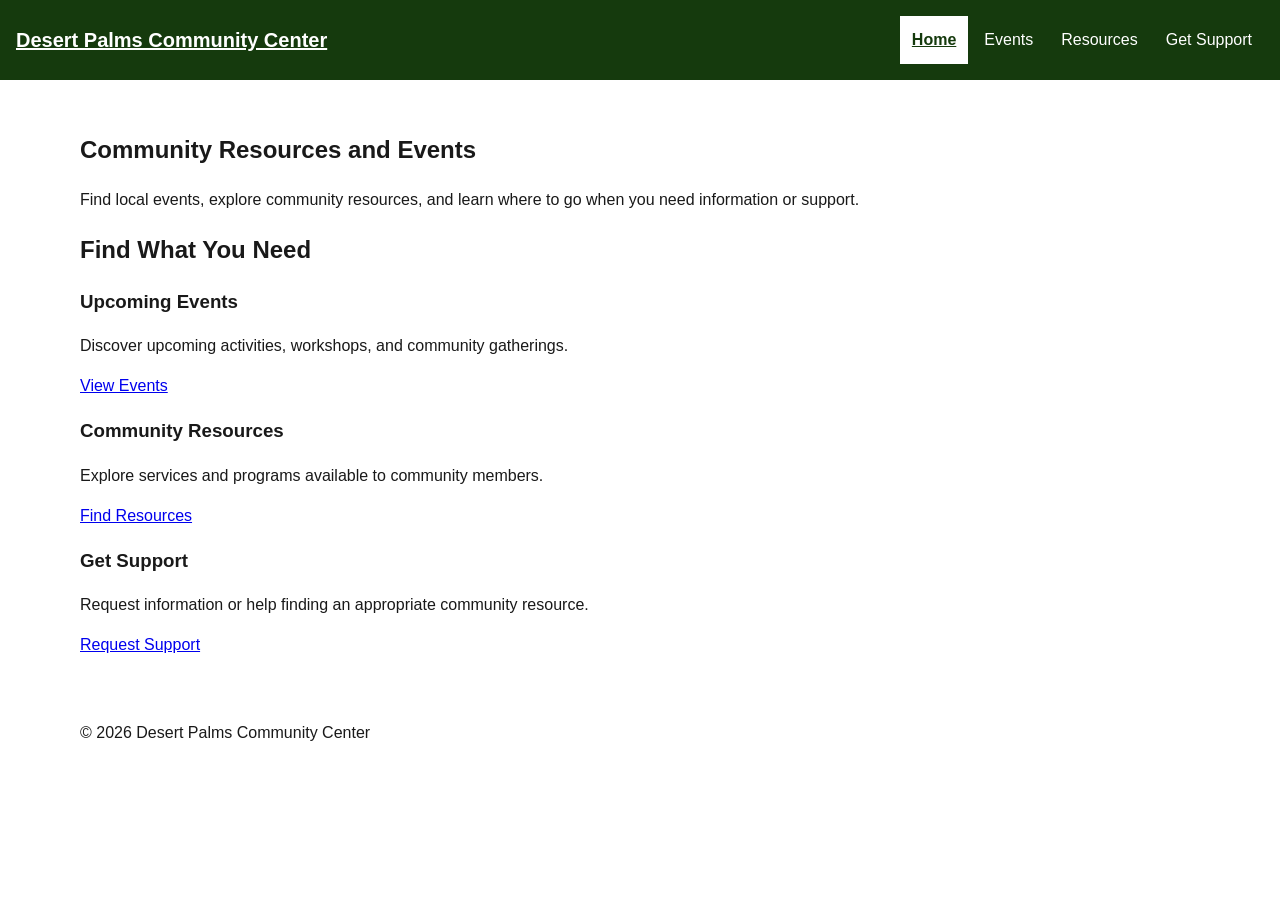
==== index.html @ 5fd55455 "Set-up" ====
<!doctype html>
<html lang="en">

<head>
    <meta charset="utf-8">
    <meta name="viewport" content="width=device-width,initial-scale=1">
    <title>Home | Desert Palms Community Center</title>
    <link rel="stylesheet" href="styles.css">
    <script src="navigation.js" defer></script>
</head>

<body>
    <a class="skip-link" href="#main">Skip to main content</a>

    <header class="site-header">
        <a class="brand" href="index.html"> Desert Palms Community Center</a>

        <nav aria-label="Primary navigation">
            <button class="menu-button" type="button" aria-controls="primary-nav" aria-expanded="false" hidden>
                Menu
            </button>

            <ul class="nav-list" id="primary-nav">
                <li><a href="index.html" aria-current="page">Home</a></li>
                <li><a href="events.html">Events</a></li>
                <li><a href="resources.html">Resources</a></li>
                <li><a href="support.html">Get Support</a></li>
            </ul>
        </nav>
    </header>

   <main id="main">
    <section>
        <h1>Community Resources and Events</h1>

        <p>
            Find local events, explore community resources, and learn where
            to go when you need information or support.
        </p>
    </section>

    <section aria-labelledby="start-heading">
        <h2 id="start-heading">Find What You Need</h2>

        <section>
            <h3>Upcoming Events</h3>
            <p>
                Discover upcoming activities, workshops, and community
                gatherings.
            </p>

            <p>
                <a href="events.html">View Events</a>
            </p>
        </section>

        <section>
            <h3>Community Resources</h3>
            <p>
                Explore services and programs available to community members.
            </p>

            <p>
                <a href="resources.html">Find Resources</a>
            </p>
        </section>

        <section>
            <h3>Get Support</h3>
            <p>
                Request information or help finding an appropriate community
                resource.
            </p>

            <p>
                <a href="support.html">Request Support</a>
            </p>
        </section>
    </section>
</main>

    <footer>
        <p>&copy; 2026 Desert Palms Community Center</p>
    </footer>
</body>

</html>
---- styles.css ----
:root {
    --brand: #153a0d;
    --accent: #ffd727;
    --ink: #191919;
    --paper: #fff;
    --surface: #f1f1f1;
    --max: 70rem;
    --space: 1rem;
}

* {
    box-sizing: border-box;
}

body {
    margin: 0;
    color: var(--ink);
    background: var(--paper);
    font: 1rem/1.5 Arial, sans-serif;
}

.skip-link {
    position: absolute;
    left: .5rem;
    top: -6rem;
    z-index: 20;
    background: var(--paper);
    color: var(--ink);
    padding: .75rem;
}

.skip-link:focus {
    top: .5rem;
}

.site-header {
    display: flex;
    flex-wrap: wrap;
    align-items: center;
    justify-content: space-between;
    gap: var(--space);
    background: var(--brand);
    color: var(--paper);
    padding: var(--space);
}

.brand {
    color: inherit;
    font-size: 1.25rem;
    font-weight: 700;
}

.site-header nav {
    width: 100%;
}

.menu-button {
    min-height: 2.75rem;
    padding: .625rem 1rem;
    font: inherit;
    cursor: pointer;
}
.nav-list {
    display: flex;
    flex-direction: column;
    gap: .25rem;
    list-style: none;
    margin: .75rem 0 0;
    padding: 0;
}

.nav-list a {
    display: block;
    color: var(--paper);
    padding: .75rem;
    text-decoration: none;
}

.nav-list a:hover {
    background: var(--accent);
    color: var(--ink);
}

.nav-list a:focus-visible,
.menu-button:focus-visible {
    outline: .2rem solid var(--accent);
    outline-offset: .2rem;
}

.nav-list a:active {
    background: var(--paper);
    color: var(--brand);
}

.nav-list a[aria-current="page"] {
    background: var(--paper);
    color: var(--brand);
    font-weight: 700;
    text-decoration: underline;
}

.js .nav-list[data-open="false"] {
    display: none;
}

.js .nav-list[data-open="true"] {
    display: flex;
}

main,
footer {
    width: min(100% - 2rem, var(--max));
    margin-inline: auto;
}

main {
    min-height: 55vh;
    padding-block: 2rem;
}

@media (min-width: 49.25em) {
    .site-header {
        flex-wrap: nowrap;
    }

    .site-header nav {
        width: auto;
        margin-left: auto;
    }

    .menu-button {
        display: none;
    }

    .nav-list,
    .js .nav-list[data-open="false"],
    .js .nav-list[data-open="true"] {
        display: flex;
        flex-direction: row;
        align-items: center;
        margin: 0;
    }
}
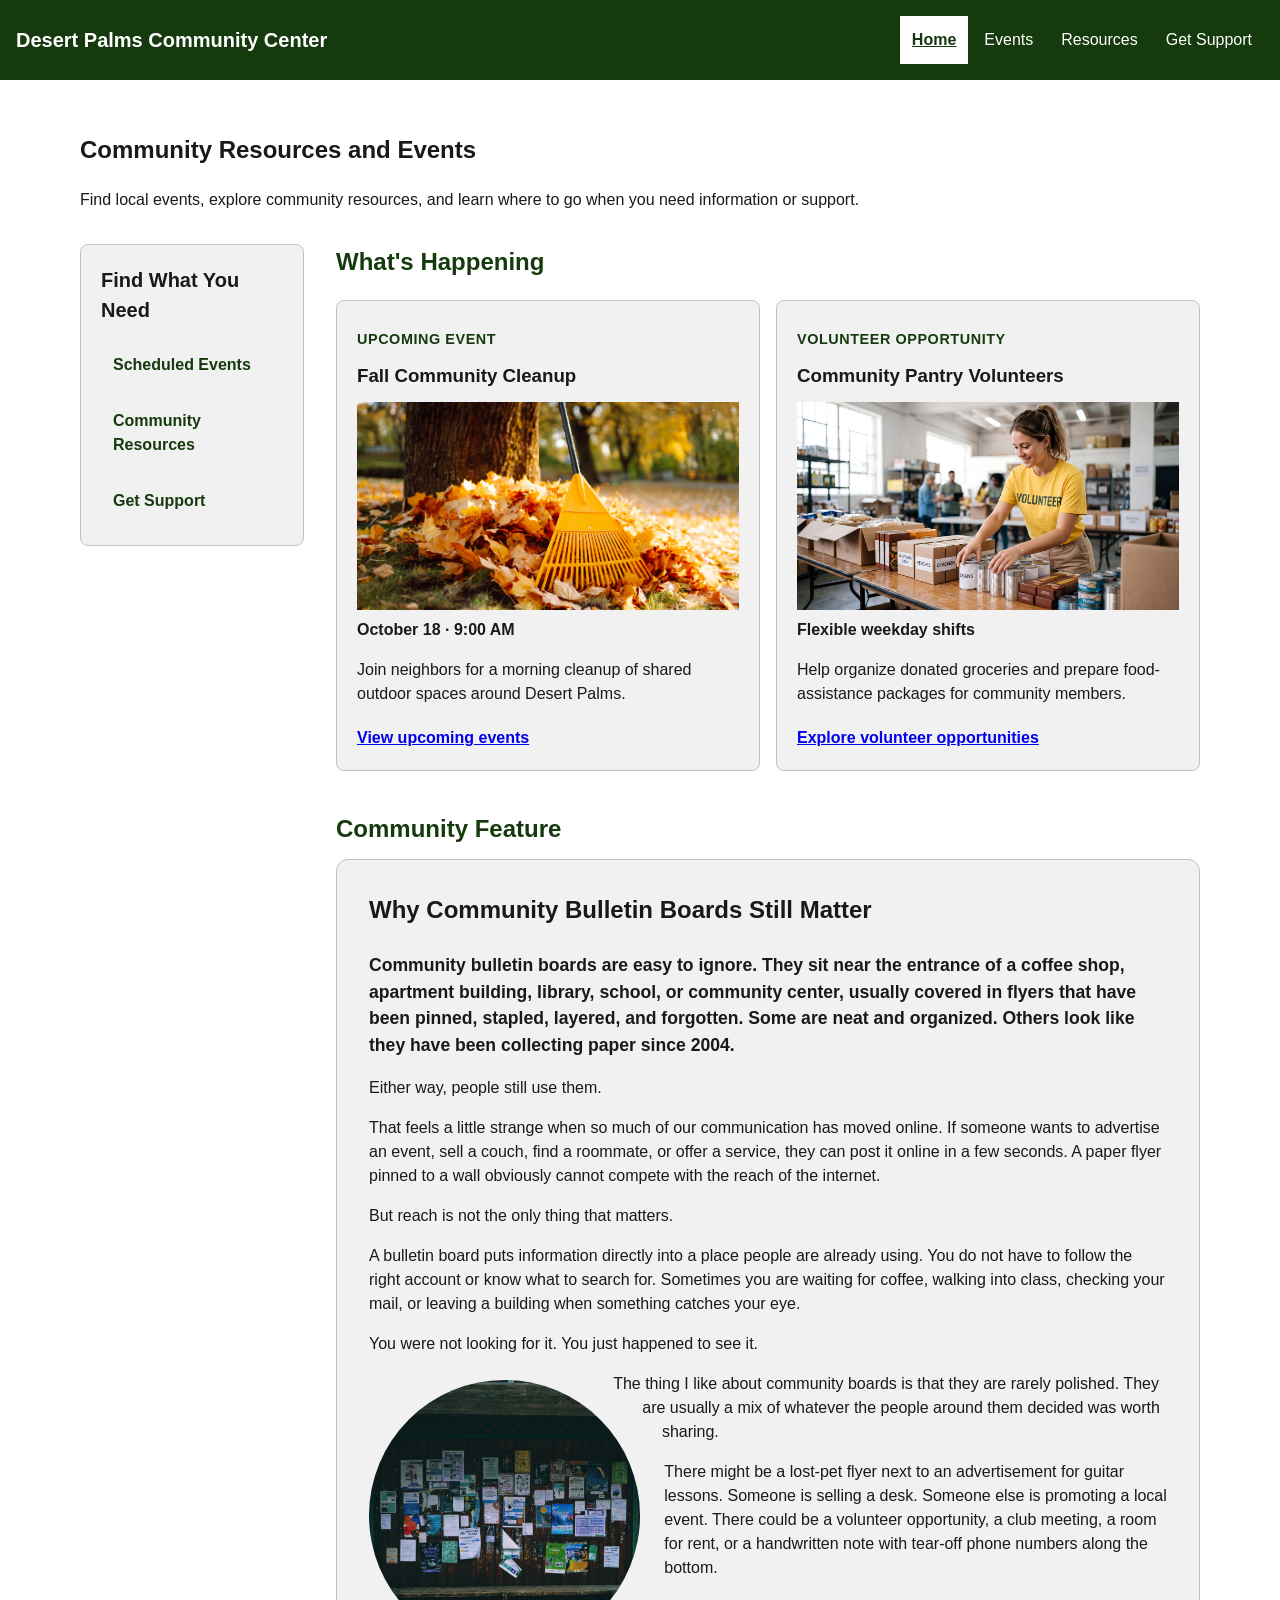
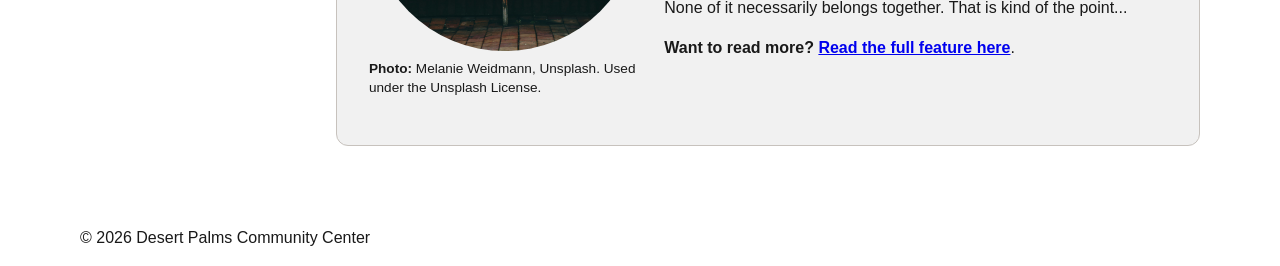
==== commit 8a2151be: "Additional commits" ====
--- a/index.html
+++ b/index.html
@@ -13,7 +13,7 @@
     <a class="skip-link" href="#main">Skip to main content</a>
 
     <header class="site-header">
-        <a class="brand" href="index.html"> Desert Palms Community Center</a>
+        <a class="brand" href="index.html">Desert Palms Community Center</a>
 
         <nav aria-label="Primary navigation">
             <button class="menu-button" type="button" aria-controls="primary-nav" aria-expanded="false" hidden>
@@ -33,51 +33,82 @@
     <section>
         <h1>Community Resources and Events</h1>
 
-        <p>
-            Find local events, explore community resources, and learn where
-            to go when you need information or support.
-        </p>
-    </section>
-
-    <section aria-labelledby="start-heading">
-        <h2 id="start-heading">Find What You Need</h2>
-
-        <section>
-            <h3>Upcoming Events</h3>
-            <p>
-                Discover upcoming activities, workshops, and community
-                gatherings.
-            </p>
-
-            <p>
-                <a href="events.html">View Events</a>
-            </p>
+        <p>Find local events, explore community resources, and learn where to go when you need information or support.</p>
         </section>
 
-        <section>
-            <h3>Community Resources</h3>
-            <p>
-                Explore services and programs available to community members.
-            </p>
+            <div class="home-layout">
+                <aside class="task-panel" aria-labelledby="task-panel-heading">
+                    <h2 id="task-panel-heading">Find What You Need</h2>
 
-            <p>
-                <a href="resources.html">Find Resources</a>
-            </p>
-        </section>
+                    <nav aria-label="Community services">
+                        <ul class="task-nav">
+                            <li><a href="events.html">Scheduled Events</a></li>
+                            <li><a href="resources.html">Community Resources</a></li>
+                            <li><a href="support.html">Get Support</a></li>
+                        </ul>
+                    </nav>
+                </aside>
 
-        <section>
-            <h3>Get Support</h3>
-            <p>
-                Request information or help finding an appropriate community
-                resource.
-            </p>
+                <div class="home-content">
+                    <section class="home-highlights" aria-labelledby="highlights-heading">
+                        <h2 id="highlights-heading">What's Happening</h2>
 
-            <p>
-                <a href="support.html">Request Support</a>
-            </p>
-        </section>
-    </section>
-</main>
+                        <div class="highlight-grid">
+                            <article class="highlight-card">
+                                <p class="highlight-label">Upcoming Event</p>
+                                <h3>Fall Community Cleanup</h3>
+                                <img class="highlight-image" src="images/fall-leaves.jpeg" alt="A pile of leaves being swept up by a yellow rake.">
+                                <p><strong>October 18 · 9:00 AM</strong></p>
+                                <p>Join neighbors for a morning cleanup of shared outdoor spaces around Desert Palms.</p>
+                                <a href="events.html">View upcoming events</a>
+                            </article>
+
+                            <article class="highlight-card">
+                                <p class="highlight-label">Volunteer Opportunity</p>
+                                <h3>Community Pantry Volunteers</h3>
+                                <img class="highlight-image" src="images/pantry-volunteer.jpeg" alt="Woman stacking cans while volunteering.">
+                                <p><strong>Flexible weekday shifts</strong></p>
+                                <p>Help organize donated groceries and prepare food-assistance packages for community members.</p>
+                                <a href="resources.html">Explore volunteer opportunities</a>
+                            </article>
+                        </div>
+                    </section>
+
+                    <section class="community-feature" aria-labelledby="community-feature-heading">
+                        <h2 id="community-feature-heading">Community Feature</h2>
+
+                        <article class="feature-preview" aria-labelledby="feature-heading">
+                            <h3 id="feature-heading">Why Community Bulletin Boards Still Matter</h3>
+
+                            <p class="feature-lede"><strong>Community bulletin boards are easy to ignore. They sit near the entrance of a coffee shop, apartment building, library, school, or community center, usually covered in flyers that have been pinned, stapled, layered, and forgotten. Some are neat and organized. Others look like they have been collecting paper since 2004.</strong></p>
+
+                            <p>Either way, people still use them.</p>
+
+                            <p>That feels a little strange when so much of our communication has moved online. If someone wants to advertise an event, sell a couch, find a roommate, or offer a service, they can post it online in a few seconds. A paper flyer pinned to a wall obviously cannot compete with the reach of the internet.</p>
+
+                            <p>But reach is not the only thing that matters.</p>
+
+                            <p>A bulletin board puts information directly into a place people are already using. You do not have to follow the right account or know what to search for. Sometimes you are waiting for coffee, walking into class, checking your mail, or leaving a building when something catches your eye.</p>
+
+                            <p>You were not looking for it. You just happened to see it.</p>
+
+                            <figure class="feature-preview-figure">
+                                <img src="images/community_board.jpg" alt="Bulletin board covered with colorful flyers and community notices">
+                                <figcaption><strong>Photo:</strong> Melanie Weidmann, Unsplash. Used under the Unsplash License.</figcaption>
+                            </figure>
+
+                            <p>The thing I like about community boards is that they are rarely polished. They are usually a mix of whatever the people around them decided was worth sharing.</p>
+
+                            <p>There might be a lost-pet flyer next to an advertisement for guitar lessons. Someone is selling a desk. Someone else is promoting a local event. There could be a volunteer opportunity, a club meeting, a room for rent, or a handwritten note with tear-off phone numbers along the bottom.</p>
+
+                            <p>None of it necessarily belongs together. That is kind of the point...</p>
+
+                            <p class="feature-more"><strong>Want to read more?</strong> <a href="https://megrego03.github.io/Layered-Feature-Story/">Read the full feature here</a>.</p>
+                        </article>
+                    </section>
+                </div>
+            </div>
+    </main>
 
     <footer>
         <p>&copy; 2026 Desert Palms Community Center</p>
--- a/styles.css
+++ b/styles.css
@@ -6,6 +6,7 @@
     --surface: #f1f1f1;
     --max: 70rem;
     --space: 1rem;
+    --border: #c7c2bd;
 }
 
 * {
@@ -48,6 +49,7 @@
     color: inherit;
     font-size: 1.25rem;
     font-weight: 700;
+    text-decoration: none;
 }
 
 .site-header nav {
@@ -87,6 +89,15 @@
     outline-offset: .2rem;
 }
 
+input:focus-visible,
+select:focus-visible,
+textarea:focus-visible,
+form button:focus-visible,
+.table-region:focus-visible {
+    outline: .2rem solid var(--accent);
+    outline-offset: .2rem;
+}
+
 .nav-list a:active {
     background: var(--paper);
     color: var(--brand);
@@ -116,6 +127,368 @@
 main {
     min-height: 55vh;
     padding-block: 2rem;
+}
+
+form,
+fieldset,
+.field {
+    display: grid;
+    gap: .65rem;
+}
+
+form {
+    max-width: 45rem;
+    gap: 1.5rem;
+}
+
+fieldset {
+    padding: 1rem;
+    border: 1px solid #7b746d;
+    border-radius: .5rem;
+}
+
+legend,
+label {
+    font-weight: 700;
+}
+
+.field {
+    margin-block: .5rem;
+}
+
+.help {
+    margin: 0;
+    color: #635a54;
+}
+
+input,
+select,
+textarea,
+button {
+    font: inherit;
+}
+
+input:not([type="radio"]):not([type="checkbox"]),
+select,
+textarea {
+    width: 100%;
+    max-width: 100%;
+    padding: .75rem;
+    border: 2px solid #7b746d;
+    border-radius: .25rem;
+}
+
+textarea {
+    min-height: 8rem;
+    resize: vertical;
+}
+
+.choice {
+    display: flex;
+    gap: .65rem;
+    align-items: flex-start;
+    padding: .5rem 0;
+}
+
+.choice input {
+    inline-size: 1.25rem;
+    block-size: 1.25rem;
+}
+
+form button {
+    justify-self: start;
+    min-height: 44px;
+    padding: .75rem 1rem;
+    background: var(--brand);
+    color: var(--paper);
+    border: 2px solid var(--brand);
+    border-radius: .25rem;
+    font-weight: 700;
+    cursor: pointer;
+}
+
+.table-region {
+    max-width: 100%;
+    overflow-x: auto;
+    margin-block: 1rem;
+}
+
+table {
+    width: 100%;
+    border-collapse: collapse;
+}
+
+caption {
+    margin-bottom: .5rem;
+    font-weight: 700;
+    text-align: left;
+}
+
+th,
+td {
+    padding: .75rem;
+    border: 1px solid #7b746d;
+    text-align: left;
+    vertical-align: top;
+}
+
+thead th {
+    background: var(--brand);
+    color: var(--paper);
+}
+
+.resource-list {
+    display: grid;
+    gap: 1rem;
+    margin-block: 1rem;
+}
+
+.resource-card {
+    display: grid;
+    grid-template-columns: 14rem 1fr;
+    align-items: stretch;
+    overflow: hidden;
+    background: var(--surface);
+    border: 1px solid #c7c2bd;
+    border-radius: .5rem;
+}
+
+.resource-card-content {
+    padding: 1.25rem;
+}
+
+.resource-card-content h3 {
+    margin-top: 0;
+}
+
+.resource-card-image {
+    width: 100%;
+    height: 10rem;
+    object-fit: cover;
+}
+
+.home-layout {
+    display: grid;
+    grid-template-columns: 14rem 1fr;
+    gap: 2rem;
+    align-items: start;
+    margin-block: 2rem;
+}
+
+.task-panel {
+    position: sticky;
+    top: 1rem;
+    padding: 1.25rem;
+    background: var(--surface);
+    border: 1px solid var(--border);
+    border-radius: .5rem;
+}
+
+.task-panel h2 {
+    margin-top: 0;
+    font-size: 1.25rem;
+}
+
+.task-nav {
+    display: grid;
+    gap: .5rem;
+    margin: 0;
+    padding: 0;
+    list-style: none;
+}
+
+.task-nav a {
+    display: block;
+    padding: .75rem;
+    color: var(--brand);
+    border-radius: .25rem;
+    font-weight: 700;
+    text-decoration: none;
+}
+
+.task-nav a:hover {
+    background: var(--brand);
+    color: var(--paper);
+}
+
+.task-nav a:focus-visible {
+    outline: .2rem solid var(--accent);
+    outline-offset: .2rem;
+}
+
+.home-content {
+    min-width: 0;
+}
+
+.home-highlights {
+    margin-bottom: 2.5rem;
+}
+
+.home-highlights > h2 {
+    margin-top: 0;
+    color: var(--brand);
+}
+
+.highlight-grid {
+    display: grid;
+    grid-template-columns: repeat(2, 1fr);
+    gap: 1rem;
+}
+
+.highlight-card {
+    display:flex;
+    padding: 1.25rem;
+    flex-direction: column;
+    background: var(--surface);
+    border: 1px solid var(--border);
+    border-radius: .5rem;
+}
+
+.highlight-card h3 {
+    margin-top: .25rem;
+    margin-bottom: .75rem;
+}
+
+.highlight-card p {
+    margin-block: .5rem;
+}
+
+.highlight-card a {
+    display: inline-block;
+    margin-top: auto;
+    padding-top: .75rem;
+    font-weight: 700;
+}
+
+.highlight-label {
+    margin: 0;
+    color: var(--brand);
+    font-size: .9rem;
+    font-weight: 700;
+    text-transform: uppercase;
+    letter-spacing: .04em;
+}
+
+.highlight-image {
+    display: block;
+    width: 100%;
+    height: 13rem;
+    object-fit: cover;
+}
+
+.community-feature {
+    min-width: 0;
+}
+
+.community-feature > h2 {
+    margin-top: 0;
+    margin-bottom: .75rem;
+    color: var(--brand);
+}
+
+.feature-preview {
+    display: flow-root;
+    padding: 2rem;
+    background: var(--surface);
+    border: 1px solid var(--border);
+    border-radius: .75rem;
+}
+
+.feature-preview h3 {
+    margin-top: 0;
+    font-size: 1.5rem;
+}
+
+.feature-lede {
+    width: 100%;
+    max-width: none;
+    font-size: 1.1rem;
+}
+
+.feature-preview-figure {
+    float: left;
+    width: min(34%, 17rem);
+    margin: .5rem 1.5rem 1rem 0;
+}
+
+.feature-preview-figure img {
+    display: block;
+    width: 100%;
+    aspect-ratio: 1/1;
+    object-fit: cover;
+    border-radius: 50%;
+}
+
+.feature-preview-figure figcaption {
+    margin-top: .5rem;
+    font-size: .85rem;
+    line-height: 1.4;
+}
+
+.feature-more {
+    margin-top: .25rem;
+    padding-top: 0;
+}
+
+.feature-more a {
+    font-weight: 700;
+}
+
+
+
+@supports (shape-outside: circle(50%)) {
+    .feature-preview-figure {
+        shape-outside: circle(50%);
+        shape-margin: 1rem;
+    }
+}
+
+@media (max-width: 49.24em) {
+    .home-layout {
+        grid-template-columns: 1fr;
+    }
+
+    .task-panel {
+        position: static;
+    }
+
+    .highlight-grid {
+        grid-template-columns: 1fr;
+    }
+}
+
+@media (max-width: 37.5em) {
+    .resource-card {
+        grid-template-columns: 1fr;
+    }
+
+    .resource-card-image {
+        width: 100%;
+        height: 12rem;
+    }
+    .home-layout {
+        grid-template-columns: 1fr;
+    }
+
+    .task-panel {
+        position: static;
+    }
+
+    .feature-preview {
+        padding: 1.25rem;
+    }
+
+    .feature-preview-figure {
+        float: none;
+        width: 100%;
+        margin: 1rem 0;
+        shape-outside: none;
+    }
+
+    .feature-preview-figure img {
+        border-radius: .5rem;
+    }
+
 }
 
 @media (min-width: 49.25em) {
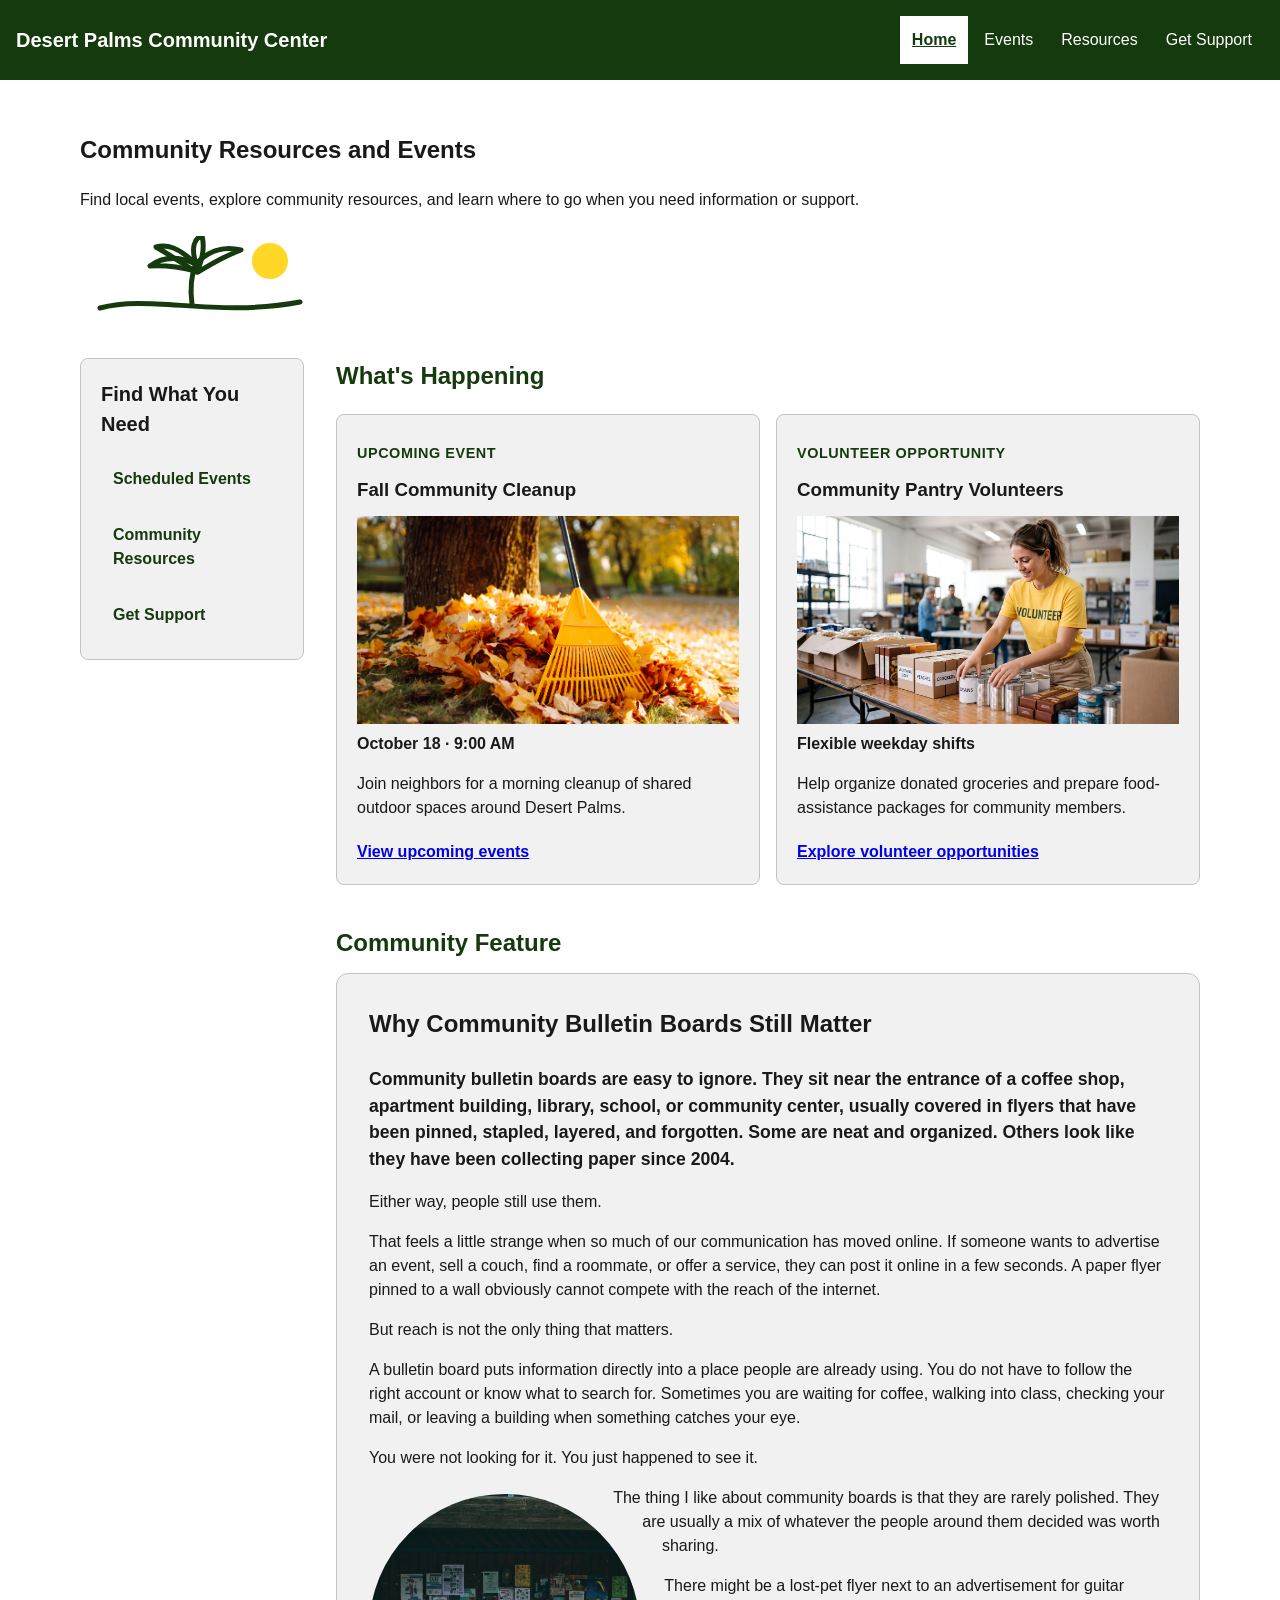
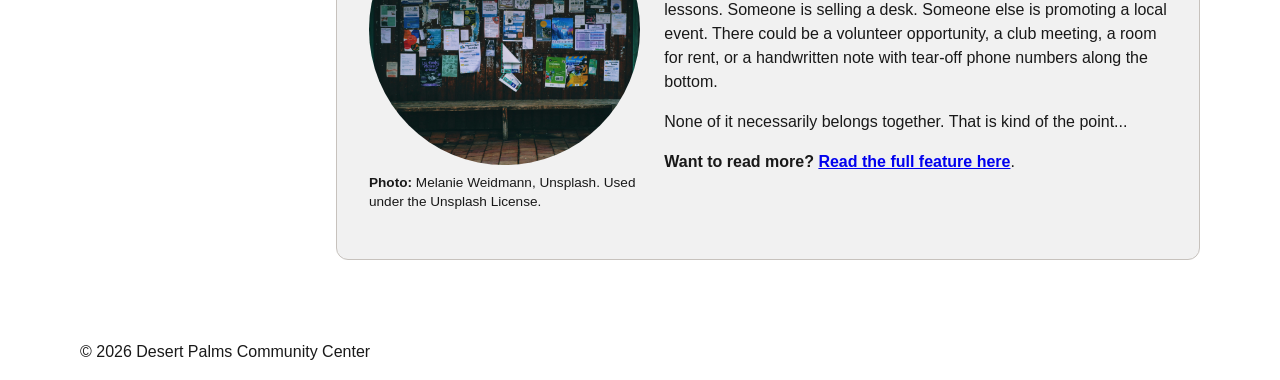
==== commit a4d7b381: "Final site commits (maybe)" ====
--- a/index.html
+++ b/index.html
@@ -36,6 +36,18 @@
         <p>Find local events, explore community resources, and learn where to go when you need information or support.</p>
         </section>
 
+            <div class="community-mark" aria-hidden="true">
+                <svg viewBox="0 0 240 90" role="img">
+                    <circle class="mark-sun" cx="190" cy="25" r="18"></circle>
+                    <path class="mark-ground" d="M20 72 C70 58, 135 82, 220 66"></path>
+                    <path class="mark-trunk" d="M112 68 C110 54, 111 40, 116 26"></path>
+                    <path class="mark-palm" d="M116 28 C96 19, 82 21, 70 30 C87 29, 100 31, 116 35"></path>
+                    <path class="mark-palm" d="M116 28 C129 14, 145 10, 161 14 C144 20, 133 27, 118 36"></path>
+                    <path class="mark-palm" d="M116 28 C111 12, 114 2, 122 0 C125 11, 123 21, 118 34"></path>
+                    <path class="mark-palm" d="M116 28 C98 11, 87 8, 76 11 C88 18, 99 25, 116 36"></path>
+                </svg>
+            </div>
+
             <div class="home-layout">
                 <aside class="task-panel" aria-labelledby="task-panel-heading">
                     <h2 id="task-panel-heading">Find What You Need</h2>
@@ -69,7 +81,7 @@
                                 <img class="highlight-image" src="images/pantry-volunteer.jpeg" alt="Woman stacking cans while volunteering.">
                                 <p><strong>Flexible weekday shifts</strong></p>
                                 <p>Help organize donated groceries and prepare food-assistance packages for community members.</p>
-                                <a href="resources.html">Explore volunteer opportunities</a>
+                                <a href="events.html">Explore volunteer opportunities</a>
                             </article>
                         </div>
                     </section>
--- a/styles.css
+++ b/styles.css
@@ -342,6 +342,7 @@
     background: var(--surface);
     border: 1px solid var(--border);
     border-radius: .5rem;
+    transition: transform 180ms ease, box-shadow 180ms ease;
 }
 
 .highlight-card h3 {
@@ -358,6 +359,12 @@
     margin-top: auto;
     padding-top: .75rem;
     font-weight: 700;
+}
+
+.highlight-card:hover,
+.highlight-card:focus-within {
+    transform: translateY(-.2rem);
+    box-shadow: 0 .35rem .8rem rgb(0 0 0 / .12);
 }
 
 .highlight-label {
@@ -434,7 +441,97 @@
     font-weight: 700;
 }
 
-
+.resource-details {
+    margin-top: .75rem;
+}
+
+.resource-details summary {
+    list-style: none;
+    color: var(--brand);
+    font-weight: 700;
+    text-decoration: underline;
+    cursor: pointer;
+}
+
+.resource-details summary::-webkit-details-marker {
+    display: none;
+}
+
+.resource-details summary::marker {
+    content: "";
+}
+
+.resource-details summary:hover {
+    text-decoration: underline;
+}
+
+.resource-details summary:focus-visible {
+    outline: .2rem solid var(--accent);
+    outline-offset: .2rem;
+}
+
+.resource-details p {
+    margin-bottom: 0;
+}
+
+.community-mark {
+    max-width: 15rem;
+    margin-block: 1.5rem;
+}
+
+.community-mark svg {
+    display: block;
+    width: 100%;
+    height: auto;
+}
+
+.mark-sun {
+    fill: var(--accent);
+}
+
+.mark-ground,
+.mark-trunk,
+.mark-palm {
+    fill: none;
+    stroke: var(--brand);
+    stroke-width: 5;
+    stroke-linecap: round;
+    stroke-linejoin: round;
+}
+
+.event-volunteer-section {
+    margin-block: 2.5rem;
+}
+
+.event-volunteer-section > h2 {
+    color: var(--brand);
+}
+
+.volunteer-event-grid {
+    display: grid;
+    grid-template-columns: repeat(2, 1fr);
+    gap: 1rem;
+    margin-block: 1rem;
+}
+
+.volunteer-event-card {
+    padding: 1.25rem;
+    background: var(--surface);
+    border: 1px solid var(--border);
+    border-radius: .5rem;
+}
+
+.volunteer-event-card h3 {
+    margin-top: 0;
+}
+
+.volunteer-event-card p:last-child {
+    margin-bottom: 0;
+}
+
+.volunteer-signup {
+    margin-top: 1.5rem;
+}
 
 @supports (shape-outside: circle(50%)) {
     .feature-preview-figure {
@@ -490,6 +587,7 @@
     }
 
 }
+
 
 @media (min-width: 49.25em) {
     .site-header {
@@ -513,4 +611,15 @@
         align-items: center;
         margin: 0;
     }
+}
+
+@media (prefers-reduced-motion: reduce) {
+    .highlight-card {
+        transition: none;
+    }
+
+    .highlight-card:hover,
+    .highlight-card:focus-within {
+        transform: none;
+    }
 }
